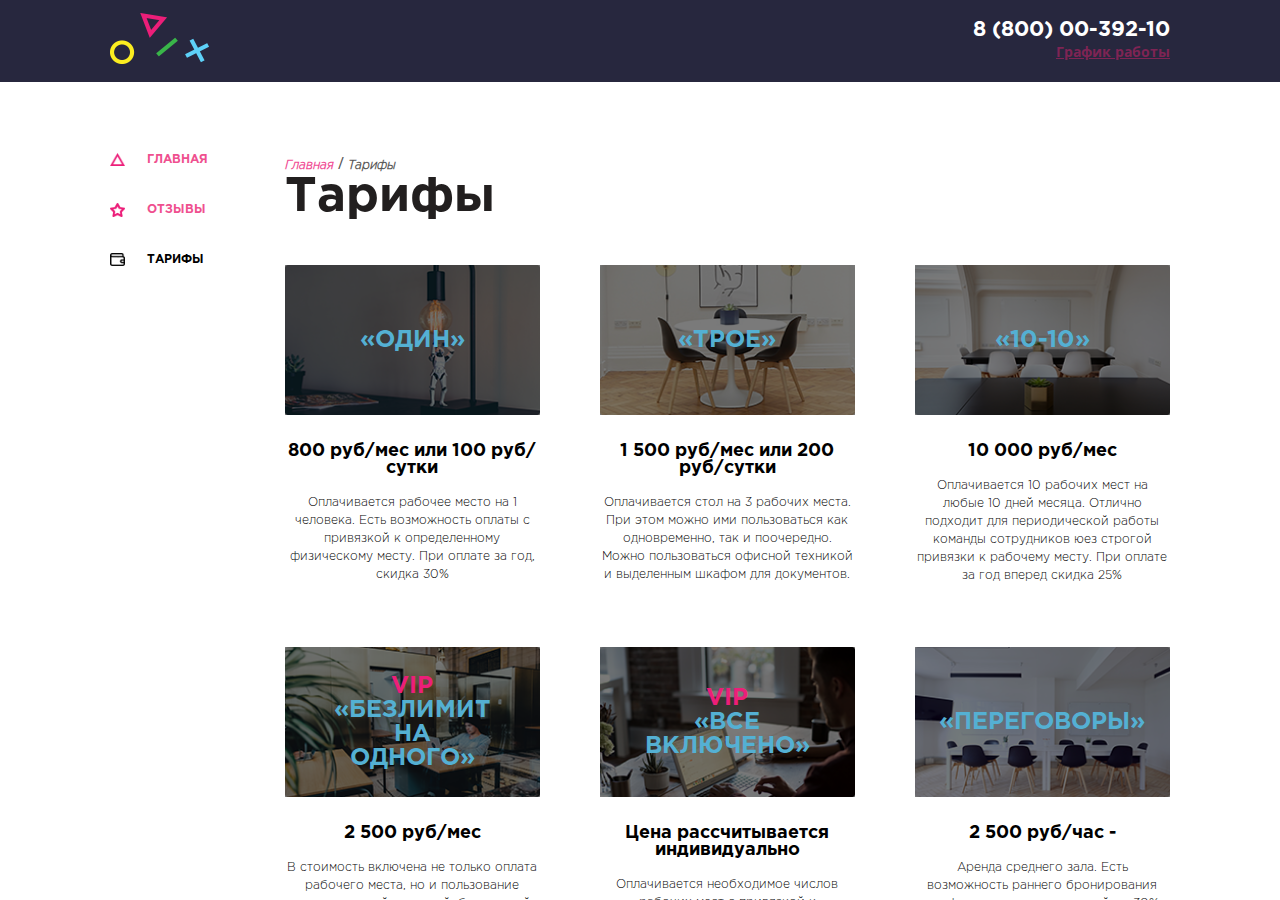
==== prices/index.html @ 05ab215c "Add files via upload" ====
<!DOCTYPE html>
<html lang="ru">
<head>
    <meta charset="UTF-8">
    <link href="https://fonts.googleapis.com/css?family=Open+Sans:400,600,700&display=swap" rel="stylesheet">
    <link rel="stylesheet" href="./main.css">
    <title>Prices</title>
</head>
<body>
  <div class="wrapper">
    <header class="header">
      <div class="container container-header">
        <a href="#" class="logotype">
          <img src="./img/logotype.png" alt="Logotype Picture" class="logotype__picture">
        </a>
        <div class="contacts">
          <a href="tel:+78000039210" class="contacts__phone">8 (800) 00-392-10</a>
          <a href="#" class="contacts__hours">График работы</a>
        </div>
      </div>           
    </header>
    <main class="main">  
      <div class="general-content">        
        <aside class="sidebar">
          <nav class="nav">
            <ul class="nav__list">
              <li class="nav__item">
                <a href="#" class="nav__link 
                nav__link--main">
                    Главная
                </a>
              </li>
              <li class="nav__item">
                <a href="#" class="nav__link
                nav__link--feedback">
                    Отзывы
                </a>
              </li>
              <li class="nav__item">
                <a href="#" class="nav__link
                nav__link--prices">
                    Тарифы
                </a>
              </li>
            </ul>
          </nav>
        </aside>
        <div class="main-content">
          <div class="breadcrumps">
            <a href="#" class="breadcrumps__link breadcrumps__link--main">Главная</a>
            <span class="breadcrumps__divider">/</span>
            <a href="#" class="breadcrumps__link breadcrumps__link--prices">Тарифы</a>
          </div>
          <div class="prices">
            <h2 class="prices__title title">Тарифы</h2>
            <div class="prices__description">
              <ul class="prices__content">
                <li class="prices__block">
                  <div class="prices__icon">
                    <img src="./img/robot.png" alt="Picture" class="icon__picture">
                    <span class="prices__name">«Один»</span>
                  </div>
                  <p class="prices__conditions">800 руб/мес или 100 руб/сутки</p>
                  <p class="prices__detais">Оплачивается рабочее место на 1 человека. Есть возможность оплаты с привязкой к определенному физическому месту. При оплате за год, скидка 30%</p>
                </li>
                <li class="prices__block">
                  <div class="prices__icon">
                    <img src="./img/chairs.png" alt="Picture" class="icon__picture">
                    <span class="prices__name">«Трое»</span>
                  </div>
                  <p class="prices__conditions">1 500 руб/мес или 200 руб/сутки</p>
                  <p class="prices__detais">Оплачивается стол на 3 рабочих места. При этом можно ими пользоваться как одновременно, так и поочередно. Можно пользоваться офисной техникой и выделенным шкафом для документов.</p>
                </li>
                <li class="prices__block">
                  <div class="prices__icon">
                    <img src="./img/table.png" alt="Picture" class="icon__picture">
                    <span class="prices__name">«10-10»</span>
                  </div>
                  <p class="prices__conditions">10 000 руб/мес</p>
                  <p class="prices__detais">Оплачивается 10 рабочих мест на любые 10 дней месяца. Отлично подходит для периодической работы команды сотрудников юез строгой привязки к рабочему месту. При оплате за год вперед скидка 25%</p>
                </li>
                <li class="prices__block">
                  <div class="prices__icon">
                    <img src="./img/class.png" alt="Picture" class="icon__picture">
                    <span class="prices__name"><p class="vip">vip</p>«Безлимит на одного»</span>
                  </div>
                  <p class="prices__conditions">2 500 руб/мес</p>
                  <p class="prices__detais">В стоимость включена не только оплата рабочего места, но и пользование копировальной техникой, бесплатный кофе или чай в течение дня, возможность использования зала для переговоров при предварительном бронировании 1 раз в месяц.</p>
                </li>
                <li class="prices__block">
                  <div class="prices__icon">
                    <img src="./img/work.png" alt="Picture" class="icon__picture">
                    <span class="prices__name"><p class="vip">vip</p>«Все включено»</span>
                  </div>
                  <p class="prices__conditions">Цена рассчитывается индивидуально</p>
                  <p class="prices__detais">Оплачивается необходимое числов рабочих мест с привязкой к фактическому местонахождению. В стоимость включены рабочие столы, мебель для хранения документов, отдельный принтер и копировальный автомат.</p>
                </li>
                <li class="prices__block">
                  <div class="prices__icon">
                    <img src="./img/cabinet.png" alt="Picture" class="icon__picture">
                    <span class="prices__name">«Переговоры»</span>
                  </div>
                  <p class="prices__conditions">2 500 руб/час -</p>
                  <p class="prices__detais">Аренда среднего зала. Есть возможность раннего бронирования конференц-залов со скидкой до 30% при полной предоплате.</p>
                </li>                                                                                                                                                      
              </ul>
            </div>
          </div>
          <div class="partners">
            <h2 class="partners__title title">Партнёры</h2>
            <ul class="partners__list">
              <li class="partners__picture">
                <a href="#" class="partners__link">
                  <img src="./img/vinter.png" alt="Picture" class="partners__icon">
                </a>
              </li>
              <li class="partners__picture">
                <a href="#" class="partners__link">
                  <img src="./img/drop.png" alt="Picture" class="partners__icon">
                </a>
              </li>
              <li class="partners__picture">
                <a href="#" class="partners__link">
                  <img src="./img/anna.png" alt="Picture" class="partners__icon">
                </a>
              </li>
              <li class="partners__picture">
                <a href="#" class="partners__link">
                  <img src="./img/tishkin.png" alt="Picture" class="partners__icon">
                </a>
              </li>
              <li class="partners__picture">
                <a href="#" class="partners__link">
                  <img src="./img/pufok.png" alt="Picture" class="partners__icon">
                </a>
              </li>
              <li class="partners__picture">
                <a href="#" class="partners__link">
                  <img src="./img/avantazh.png" alt="Picture" class="partners__icon">
                </a>
              </li>
            </ul>
          </div>
        </div>
      </div>
    </main>
    <footer class="footer">
      <div class="container container--footer">
        <p class="footer__description">
          Сделано с любовью и старанием на курсе "HTML + CSS" в <a href="//loftschool.com" target="_blank" class="loftschool">Loftschool</a>. Автор работы: <span class="footer__author">Прохладов Вадим</span>
        </p>
        <a href="#" class="logotype--footer">
          <img src="img/logotype.png" alt="Logotype Picture" class="logotype__picture">
        </a>
        <div class="social">
          <div class="social__description">Наши социальные сети</div>
          <ul class="social__items">
            <li class="social__picture">
              <div class="social__picture vk"></div>
            </li>
            <li class="social__picture">
              <div class="social__picture fb"></div>
            </li>
            <li class="social__picture">
              <div class="social__picture google"></div>
            </li>
            <li class="social__picture">
              <div class="social__picture twitter"></div>
            </li>
            <li class="social__picture">
              <div class="social__picture mail"></div>
            </li>
          </ul>
        </div>
      </div>
    </footer>
  </div>
</body>
</html>
---- prices/main.css ----
*{
  box-sizing: border-box;  
}

body, html {
  height: 100%;
  width: 100%;
  padding: 0;
  margin: 0;
  font-family: 'Open Sans', sans-serif;
}

ul, li {
  padding: 0;
  margin: 0;
  list-style: none;
}

.wrapper {
  height: 100%;
  width: 100%;
  overflow-x: hidden;
}

.container {
width: 1060px;
margin: 0 auto;
}

@font-face {
	font-family: 'GothaPro';
	src: url('./fonts/GothaProBol.woff') format('woff');
	font-weight: 700;
	font-style: normal;
}

@font-face {
	font-family: 'GothaPro';
	src: url('./fonts/GothaProLig.woff') format('woff');
	font-weight: 300;
	font-style: normal;
}

@font-face {
	font-family: 'GothaPro';
	src: url('./fonts/GothaProLigIta.woff') format('woff');
	font-weight: 300;
	font-style: italic;
}
/* header styles */

.header {
  min-height: 74 px;
  background-color: #27273e;
  padding: 13px 0;
}

.container-header {
  display: flex;
  justify-content: space-between;
  align-items: center;
}

.logotype {
  display: inline-block;
  text-align: left;
 }

 .lpgptype__picture {
   max-height: 100%;
 }

.contacts {
  font-weight: 700;
  text-align: right;
}

.contacts__phone { 
 font-family: 'GothaPro', Open Sans, sans-serif; 
 font-weight: 700;     
 color: #ffffff;  
 font-size: 21px;
 text-decoration: none;
 display: block;
}

.contacts__hours {
  text-decoration: underline;
  color: #7e2454;
  font-weight: 700;
  font-size: 14px;
}

/* main styles */

.general-content {
padding: 70px 0px;
width: 100%;
width: 1060px;
margin: 0 auto;
}

.general-content {
  display: flex;
  justify-content: space-between;
  align-items: flex-start;
}

.sidebar {
  margin-right: 77px;
}

.nav__item {
  padding: 0px 0px 35px;
}

.nav__item:last-child {
  padding: 0px;
}

.nav__link {
  color: #ef508f;
  font-family: 'GothaPro', Open Sans, sans-serif; 
  font-weight: 700;
  font-size: 12px;
  text-transform: uppercase;
  text-decoration: none;
  display: flex;
  align-items: center;
}

.nav__link--prices {
  color: #000000
}

.nav__link:hover {
  color: #262626;
}

.nav__link:before {
  content: "";
  display: inline-block;
  height: 15px;
  width: 15px;
  color: #262626;
  margin-right: 22px;
  background: center center / contain no-repeat;
}

.nav__link--main:before {
  background-image: url(img/main_icon.png);
}

.nav__link--feedback:before {
  background-image: url(img/feed_icon.png);
}

.nav__link--feedback:hover:before {
  background-image: url(img/feed_icon--black.png);
}

.nav__link--prices:before {
  background-image: url(img/wallet_icon-black.png);
}

.nav__link--main:hover:before {
  background-image: url(img/main_icon--black.png);
}

.breadcrumps__link {
  text-decoration: none;
  font-style: italic;
  font-family: 'GothaPro', Open Sans, sans-serif; 
  font-weight: 700;
  font-size: 12px;
  margin-bottom: 32px;
}

.breadcrumps__link--main {
  color: #f04b94;
}

.breadcrumps__divider {
  color: #5a5858
}

.breadcrumps__link--prices {
  color: #5a5858
}

.title {
  color: #221f1f;
  font-family: 'GothaPro', Open Sans, sans-serif; 
  font-weight: 700;
  font-size: 49px;
  margin: 0px;
  text-align: left;
}

.prices__title {
  margin-bottom: 44px;
}

.prices__content {
  display: flex;
  justify-content: space-between;
  flex-wrap: wrap;
  width: 100%;
  margin-bottom: -50px;
}

.prices__block {
  width: calc( (100% - 120px) / 3);
  margin-bottom: 50px;
}

.prices__icon {
  width: 100%;
  height: 150px;
  position: relative;
  object-fit: cover;
}

.icon__picture {
  display: inline-block;
  width: 100%;
  height: 100%;
}

.prices__icon:before {
  content: "";
  display: block;
  width: 100%;
  height: 100%;
  background: #000000;
  opacity: .52;
  position: absolute;
  z-index: 2; 
}

.prices__name {
  display: inline-block;
  max-height: 100%;
  max-width: 100%;
  position: absolute;
  top: 50%;
  left: 50%;
  transform: translate(-50%, -50%);
  z-index: 5;
  color: #54b0d3;
  font-family: 'GothaPro', Open Sans, sans-serif; 
  font-weight: 700;
  font-size: 24px;
  text-transform: uppercase;
  text-align: center;
}

.vip {
  color: #ec1e79;
  margin: 0;
}

.prices__conditions{
  margin: 28px 0px 17px;
  font-family: 'GothaPro', Open Sans, sans-serif; 
  font-weight: 700;
  font-size: 18px;
  text-align: center;
}

.prices__detais{
  font-family: 'GothaPro', Open Sans, sans-serif; 
  font-weight: 300;
  font-size: 12px;
  text-align: center;
  line-height: 150%;
}

.partners__title {
  margin-bottom: 56px;
}

.partners__list {
  display: flex;
  justify-content: space-between;
  flex-wrap: wrap;
  margin-bottom: -54px;
}

.partners__picture {
  width: calc(100%/3);
  margin-bottom: 54px;
}

/* footer styles */

.footer {
  min-height: 74 px;
  background-color: #27273e;
  padding: 13px 0;
}

.container--footer {
  display: flex;
  align-items: center;
}

.footer__description {
  width: 276px;
  text-align: left;
  margin-right: 216px;
  color: #ffffff;
 }

 .loftschool {
  color: #ffffff;
  font-weight: 700;
 }

 .footer__author {
   font-weight: 700;
 }

 .logotype--footer {
  text-align: center;
  margin-right: 280px;
 }

.social {
  text-align: right;
}

.social__description {
  font-family: 'GothaPro', Open Sans, sans-serif; 
  font-weight: 700;  
  font-size: 14px;
  text-align: right;
  color: #ffffff;
  margin-bottom: 12px;  
}

.social__items {
  display: flex;
  justify-content: flex-end;
  align-items: center;
}

.social__picture {
  margin-right: 10px;
  border-radius: 50%;
  height: 22px;
  width: 22px;
  background-color:#d4d4d8;
  position: relative;
  text-align: left;
}

.social__picture:last-child {
  margin-right: 22px;
}

.social__picture:before {
  content: "";
  display: inline-block;
  height: 22px;
  width: 22px;
  background-repeat: no-repeat;
  position: absolute;
  top: 50%;
  left: 50%;
  transform: translate(-50%, -50%);
} 

.vk:before {
    background: url(img/vk.png) center center;
    background-repeat: no-repeat;
}

.fb:before {
  background: url(img/fb.png) center center;
  background-repeat: no-repeat;
}

.google:before {
  background: url(img/google.png) center center;
  background-repeat: no-repeat;
}

.twitter:before {
  background: url(img/twitter.png) center center;
  background-repeat: no-repeat;
}

.mail:before {
  background: url(img/mail.png) center center;
  background-repeat: no-repeat;
}

.social__picture:hover {
  background-color: #cc3366;
}
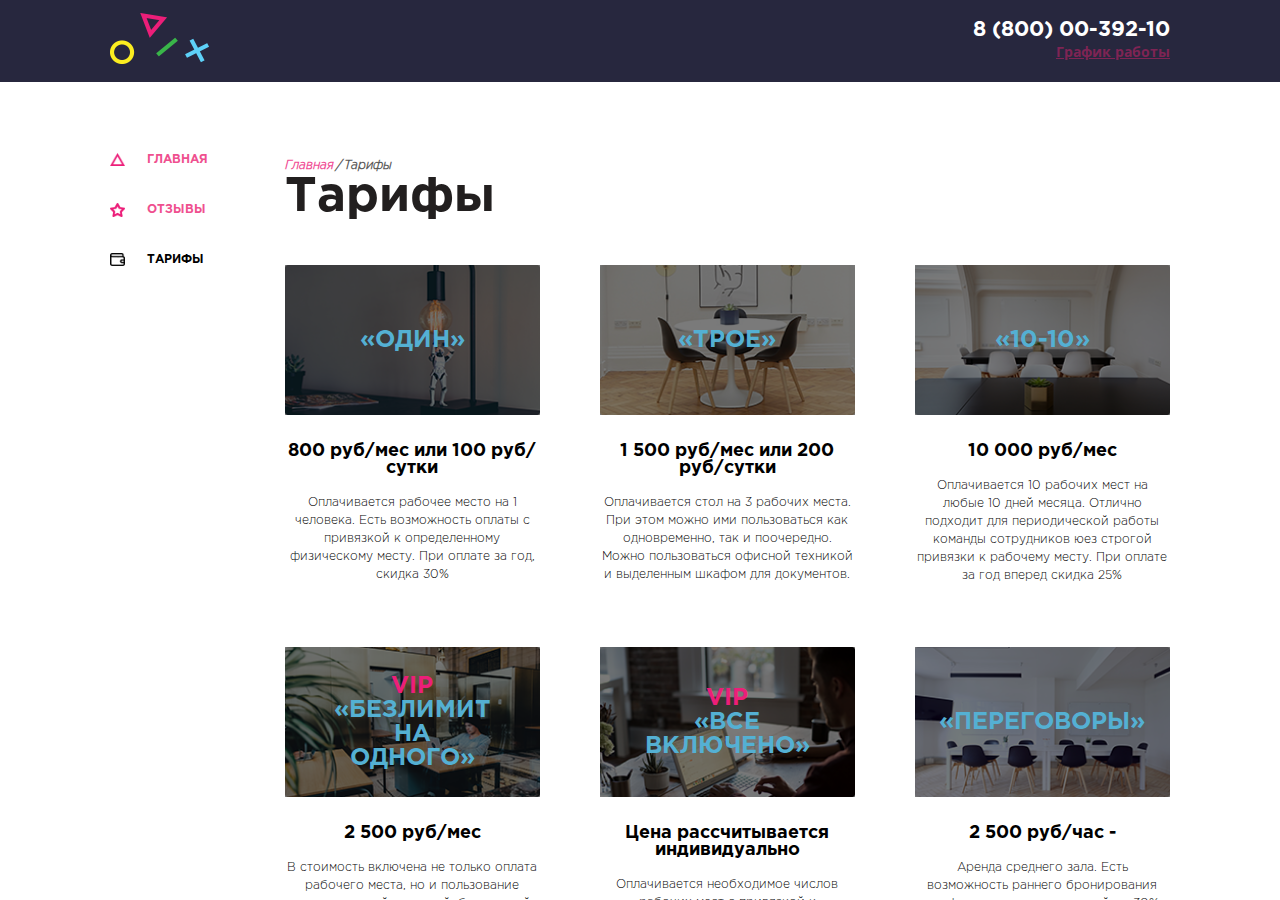
==== commit 98a4036e: "Add files via upload" ====
--- a/prices/index.html
+++ b/prices/index.html
@@ -46,11 +46,16 @@
           </nav>
         </aside>
         <div class="main-content">
-          <div class="breadcrumps">
-            <a href="#" class="breadcrumps__link breadcrumps__link--main">Главная</a>
-            <span class="breadcrumps__divider">/</span>
-            <a href="#" class="breadcrumps__link breadcrumps__link--prices">Тарифы</a>
-          </div>
+          <nav class="breadcrumbs">
+            <ul class="breadcrumbs__list">
+              <li class="breadcrumbs__item">
+                  <a href="#" class="breadcrumbs__link breadcrumbs__link--main">Главная</a>
+              </li>
+              <li class="breadcrumbs__item">
+                  <a href="#" class="breadcrumbs__link breadcrumbs__link--prices">Тарифы</a>
+              </li>
+            </ul>
+          </nav>
           <div class="prices">
             <h2 class="prices__title title">Тарифы</h2>
             <div class="prices__description">
@@ -111,12 +116,12 @@
             <ul class="partners__list">
               <li class="partners__picture">
                 <a href="#" class="partners__link">
-                  <img src="./img/vinter.png" alt="Picture" class="partners__icon">
+                  <img src="./img/vinter-normal.png" alt="Picture" class="partners__icon">
                 </a>
               </li>
               <li class="partners__picture">
                 <a href="#" class="partners__link">
-                  <img src="./img/drop.png" alt="Picture" class="partners__icon">
+                  <img src="./img/drop-normal.png" alt="Picture" class="partners__icon">
                 </a>
               </li>
               <li class="partners__picture">
@@ -126,17 +131,17 @@
               </li>
               <li class="partners__picture">
                 <a href="#" class="partners__link">
-                  <img src="./img/tishkin.png" alt="Picture" class="partners__icon">
+                  <img src="./img/tishkin-normal.png" alt="Picture" class="partners__icon">
                 </a>
               </li>
               <li class="partners__picture">
                 <a href="#" class="partners__link">
-                  <img src="./img/pufok.png" alt="Picture" class="partners__icon">
+                  <img src="./img/pufok-normal.png" alt="Picture" class="partners__icon">
                 </a>
               </li>
               <li class="partners__picture">
                 <a href="#" class="partners__link">
-                  <img src="./img/avantazh.png" alt="Picture" class="partners__icon">
+                  <img src="./img/avantazh-normal.png" alt="Picture" class="partners__icon">
                 </a>
               </li>
             </ul>
--- a/prices/main.css
+++ b/prices/main.css
@@ -167,7 +167,12 @@
   background-image: url(img/main_icon--black.png);
 }
 
-.breadcrumps__link {
+.breadcrumbs__list {
+  display: flex;
+  justify-content: left;
+}
+
+.breadcrumbs__link {
   text-decoration: none;
   font-style: italic;
   font-family: 'GothaPro', Open Sans, sans-serif; 
@@ -176,16 +181,17 @@
   margin-bottom: 32px;
 }
 
-.breadcrumps__link--main {
+.breadcrumbs__link--main {
   color: #f04b94;
 }
 
-.breadcrumps__divider {
-  color: #5a5858
-}
-
-.breadcrumps__link--prices {
-  color: #5a5858
+.breadcrumbs__link--prices {
+  color: #5a5858;
+}
+
+.breadcrumbs__link--prices:before {
+  content: "/";
+  padding: 0px 2px;
 }
 
 .title {
@@ -290,6 +296,11 @@
 .partners__picture {
   width: calc(100%/3);
   margin-bottom: 54px;
+  filter: grayscale(100%);
+}
+
+.partners__picture:hover {
+  filter: grayscale(0%);
 }
 
 /* footer styles */
@@ -297,15 +308,16 @@
 .footer {
   min-height: 74 px;
   background-color: #27273e;
-  padding: 13px 0;
 }
 
 .container--footer {
   display: flex;
+  justify-content: space-between;
   align-items: center;
 }
 
 .footer__description {
+  height: 49px;
   width: 276px;
   text-align: left;
   margin-right: 216px;
@@ -341,7 +353,7 @@
 
 .social__items {
   display: flex;
-  justify-content: flex-end;
+  justify-content: flex-start;
   align-items: center;
 }
 
@@ -356,7 +368,7 @@
 }
 
 .social__picture:last-child {
-  margin-right: 22px;
+  margin-right: 0;
 }
 
 .social__picture:before {
@@ -399,3 +411,4 @@
 .social__picture:hover {
   background-color: #cc3366;
 }
+
